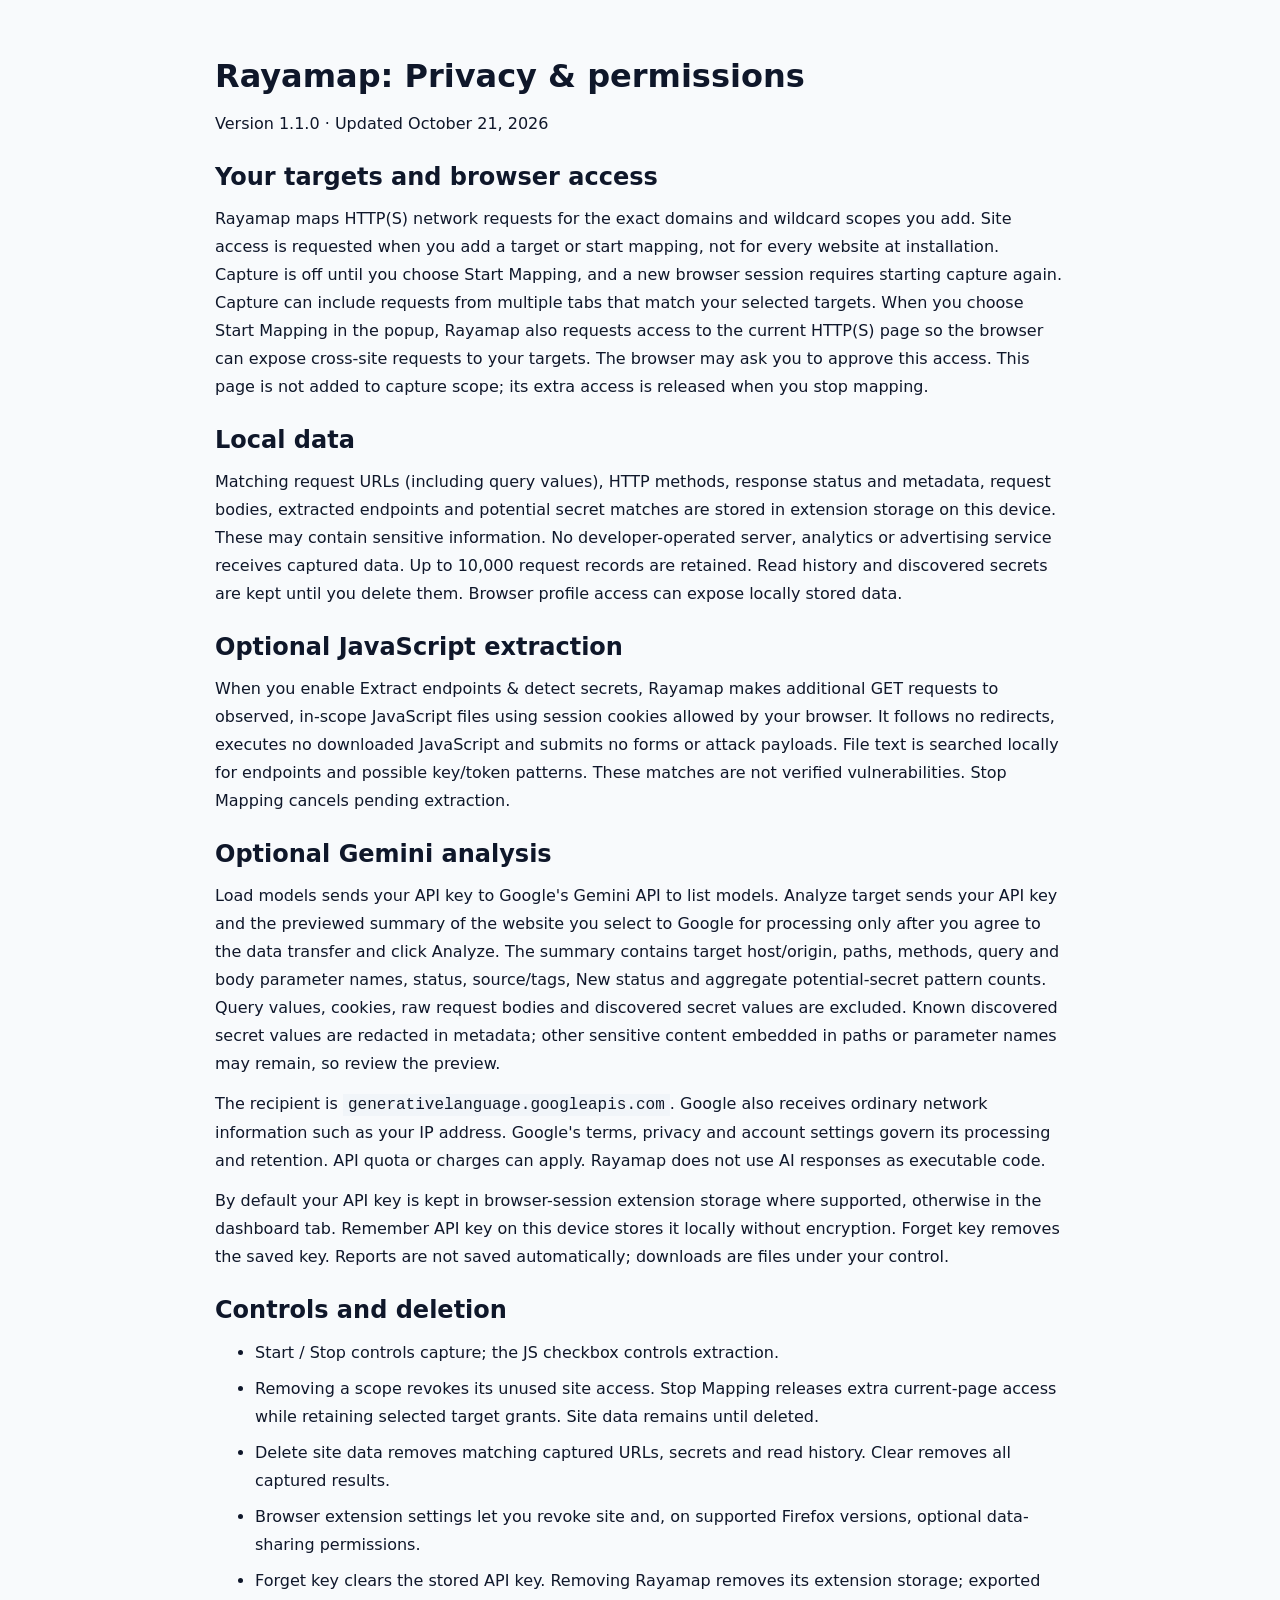
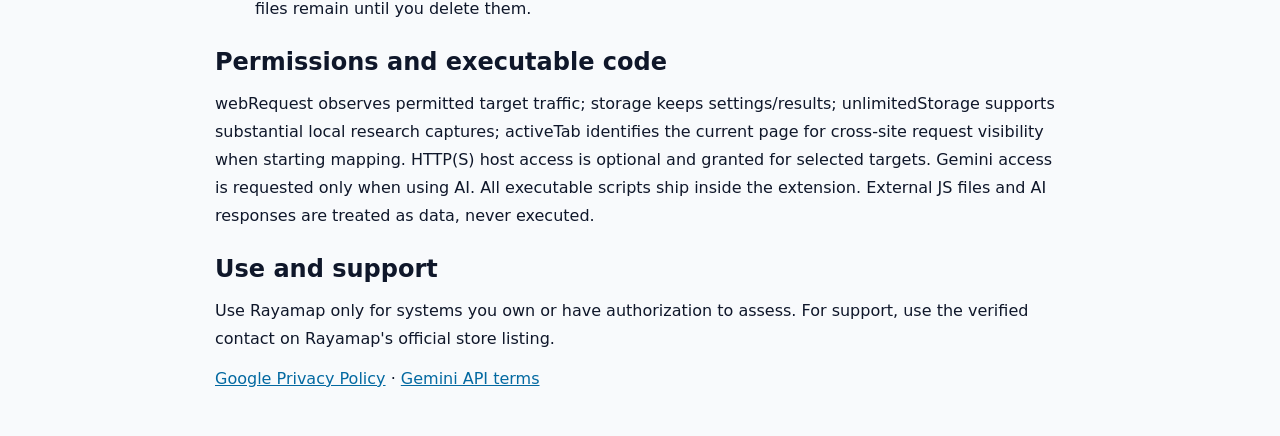
==== index.html @ 9465aa38 "Publish Rayamap privacy and permissions page" ====
<!doctype html>
<html lang="en"><head><meta charset="utf-8"><meta name="viewport" content="width=device-width,initial-scale=1"><title>Rayamap — Privacy & permissions</title><link rel="stylesheet" href="theme.css"><style>body{font:16px/1.75 system-ui,sans-serif;margin:0;padding:32px}main{max-width:850px;margin:auto}h1,h2{line-height:1.3;margin:24px 0 12px}p,ul{margin:12px 0}li{margin:8px 0}a{color:#0369a1}code{background:#f1f5f9;padding:2px 5px}</style></head><body><main>
<h1>Rayamap: Privacy & permissions</h1><p>Version 1.1.0 · Updated October 21, 2026</p>
<h2>Your targets and browser access</h2><p>Rayamap maps HTTP(S) network requests for the exact domains and wildcard scopes you add. Site access is requested when you add a target or start mapping, not for every website at installation. Capture is off until you choose Start Mapping, and a new browser session requires starting capture again. Capture can include requests from multiple tabs that match your selected targets. When you choose Start Mapping in the popup, Rayamap also requests access to the current HTTP(S) page so the browser can expose cross-site requests to your targets. The browser may ask you to approve this access. This page is not added to capture scope; its extra access is released when you stop mapping.</p>
<h2>Local data</h2><p>Matching request URLs (including query values), HTTP methods, response status and metadata, request bodies, extracted endpoints and potential secret matches are stored in extension storage on this device. These may contain sensitive information. No developer-operated server, analytics or advertising service receives captured data. Up to 10,000 request records are retained. Read history and discovered secrets are kept until you delete them. Browser profile access can expose locally stored data.</p>
<h2>Optional JavaScript extraction</h2><p>When you enable Extract endpoints &amp; detect secrets, Rayamap makes additional GET requests to observed, in-scope JavaScript files using session cookies allowed by your browser. It follows no redirects, executes no downloaded JavaScript and submits no forms or attack payloads. File text is searched locally for endpoints and possible key/token patterns. These matches are not verified vulnerabilities. Stop Mapping cancels pending extraction.</p>
<h2>Optional Gemini analysis</h2><p>Load models sends your API key to Google's Gemini API to list models. Analyze target sends your API key and the previewed summary of the website you select to Google for processing only after you agree to the data transfer and click Analyze. The summary contains target host/origin, paths, methods, query and body parameter names, status, source/tags, New status and aggregate potential-secret pattern counts. Query values, cookies, raw request bodies and discovered secret values are excluded. Known discovered secret values are redacted in metadata; other sensitive content embedded in paths or parameter names may remain, so review the preview.</p><p>The recipient is <code>generativelanguage.googleapis.com</code>. Google also receives ordinary network information such as your IP address. Google's terms, privacy and account settings govern its processing and retention. API quota or charges can apply. Rayamap does not use AI responses as executable code.</p><p>By default your API key is kept in browser-session extension storage where supported, otherwise in the dashboard tab. Remember API key on this device stores it locally without encryption. Forget key removes the saved key. Reports are not saved automatically; downloads are files under your control.</p>
<h2>Controls and deletion</h2><ul><li>Start / Stop controls capture; the JS checkbox controls extraction.</li><li>Removing a scope revokes its unused site access. Stop Mapping releases extra current-page access while retaining selected target grants. Site data remains until deleted.</li><li>Delete site data removes matching captured URLs, secrets and read history. Clear removes all captured results.</li><li>Browser extension settings let you revoke site and, on supported Firefox versions, optional data-sharing permissions.</li><li>Forget key clears the stored API key. Removing Rayamap removes its extension storage; exported files remain until you delete them.</li></ul>
<h2>Permissions and executable code</h2><p>webRequest observes permitted target traffic; storage keeps settings/results; unlimitedStorage supports substantial local research captures; activeTab identifies the current page for cross-site request visibility when starting mapping. HTTP(S) host access is optional and granted for selected targets. Gemini access is requested only when using AI. All executable scripts ship inside the extension. External JS files and AI responses are treated as data, never executed.</p>
<h2>Use and support</h2><p>Use Rayamap only for systems you own or have authorization to assess. For support, use the verified contact on Rayamap's official store listing.</p><p><a href="https://policies.google.com/privacy" target="_blank" rel="noopener noreferrer">Google Privacy Policy</a> · <a href="https://ai.google.dev/gemini-api/terms" target="_blank" rel="noopener noreferrer">Gemini API terms</a></p>
</main></body></html>
---- theme.css ----
:root {
  color-scheme: light;
  --surface-page: #f8fafc;
  --surface-panel: #ffffff;
  --surface-hover: #f1f5f9;
  --page-text: #0f172a;
  --on-action: #ffffff;
  --palette-f8fafc: #f8fafc;
  --palette-ffffff: #ffffff;
  --palette-f1f5f9: #f1f5f9;
  --palette-cbd5e1: #cbd5e1;
  --palette-e2e8f0: #e2e8f0;
  --palette-94a3b8: #94a3b8;
  --palette-0f172a: #0f172a;
  --palette-334155: #334155;
  --palette-64748b: #64748b;
  --palette-2563eb: #2563eb;
  --palette-1d4ed8: #1d4ed8;
  --palette-1e40af: #1e40af;
  --palette-0284c7: #0284c7;
  --palette-16a34a: #16a34a;
  --palette-15803d: #15803d;
  --palette-14532d: #14532d;
  --palette-dc2626: #dc2626;
  --palette-b91c1c: #b91c1c;
  --palette-7f1d1d: #7f1d1d;
  --palette-e0f2fe: #e0f2fe;
  --palette-7dd3fc: #7dd3fc;
  --palette-0369a1: #0369a1;
  --palette-475569: #475569;
  --palette-86efac: #86efac;
  --palette-f0fdf4: #f0fdf4;
  --palette-fca5a5: #fca5a5;
  --palette-fef2f2: #fef2f2;
  --palette-dcfce7: #dcfce7;
  --palette-dbeafe: #dbeafe;
  --palette-93c5fd: #93c5fd;
  --palette-fef3c7: #fef3c7;
  --palette-b45309: #b45309;
  --palette-fde68a: #fde68a;
  --palette-fee2e2: #fee2e2;
  --palette-ef4444: #ef4444;
  --palette-ecfdf5: #ecfdf5;
  --palette-a7f3d0: #a7f3d0;
  --palette-059669: #059669;
  --palette-fff1f2: #fff1f2;
  --palette-fecdd3: #fecdd3;
  --palette-fda4af: #fda4af;
  --palette-be123c: #be123c;
  --palette-f87171: #f87171;
  --palette-ffedd5: #ffedd5;
  --palette-fb923c: #fb923c;
  --palette-c2410c: #c2410c;
  --palette-fef9c3: #fef9c3;
  --palette-facc15: #facc15;
  --palette-854d0e: #854d0e;
  --palette-38bdf8: #0284c7;
  --palette-f59e0b: #f59e0b;
  --palette-fbbf24: #fbbf24;
  --palette-fef08a: #fef08a;
  --palette-ca8a04: #ca8a04;
  --palette-f85149: #f85149;
}
:root[data-theme="dark"] {
  color-scheme: dark;
  --surface-page: #0b1220;
  --surface-panel: #111c2e;
  --surface-hover: #1c2b40;
  --page-text: #e5edf7;
  --palette-f8fafc: #0b1220;
  --palette-ffffff: #111c2e;
  --palette-f1f5f9: #1c2b40;
  --palette-cbd5e1: #3b4e68;
  --palette-e2e8f0: #26364c;
  --palette-94a3b8: #94a3b8;
  --palette-0f172a: #e5edf7;
  --palette-334155: #cbd5e1;
  --palette-64748b: #a3b2c7;
  --palette-2563eb: #3b82f6;
  --palette-1d4ed8: #60a5fa;
  --palette-1e40af: #2563eb;
  --palette-0284c7: #38bdf8;
  --palette-16a34a: #22c55e;
  --palette-15803d: #86efac;
  --palette-14532d: #166534;
  --palette-dc2626: #f87171;
  --palette-b91c1c: #fca5a5;
  --palette-7f1d1d: #991b1b;
  --palette-e0f2fe: #102f46;
  --palette-7dd3fc: #246180;
  --palette-0369a1: #7dd3fc;
  --palette-475569: #b0bfd2;
  --palette-86efac: #286447;
  --palette-f0fdf4: #102e23;
  --palette-fca5a5: #82404b;
  --palette-fef2f2: #3b1c24;
  --palette-dcfce7: #123629;
  --palette-dbeafe: #162e50;
  --palette-93c5fd: #3b6693;
  --palette-fef3c7: #3c3018;
  --palette-b45309: #fcd34d;
  --palette-fde68a: #7b6228;
  --palette-fee2e2: #401e28;
  --palette-ef4444: #ef4444;
  --palette-ecfdf5: #12382d;
  --palette-a7f3d0: #2a6951;
  --palette-059669: #6ee7b7;
  --palette-fff1f2: #3a1e2b;
  --palette-fecdd3: #783647;
  --palette-fda4af: #924357;
  --palette-be123c: #fda4af;
  --palette-f87171: #f87171;
  --palette-ffedd5: #422b1c;
  --palette-fb923c: #fb923c;
  --palette-c2410c: #fdba74;
  --palette-fef9c3: #3b3218;
  --palette-facc15: #facc15;
  --palette-854d0e: #fde047;
  --palette-38bdf8: #38bdf8;
  --palette-f59e0b: #f59e0b;
  --palette-fbbf24: #fbbf24;
  --palette-fef08a: #514020;
  --palette-ca8a04: #facc15;
  --palette-f85149: #f85149;
}
/* Paint the document canvas as well as the application panes. */
html, body {
  background-color: var(--surface-page);
  color: var(--page-text);
}
.theme-toggle {
  color: var(--palette-334155);
  background: var(--surface-panel);
  border: 1px solid var(--palette-cbd5e1);
  border-radius: 6px;
  padding: 6px 10px;
  font: inherit;
  font-size: 12px;
  white-space: nowrap;
  cursor: pointer;
}
.theme-toggle:hover { background: var(--surface-hover); }
.theme-toggle:focus-visible { outline: 2px solid var(--palette-0284c7); outline-offset: 2px; }

:root[data-theme="dark"] {
  --green: #15803d;
  --green-hover: #166534;
  --red: #b91c1c;
  --red-hover: #991b1b;
  --primary-blue: #2563eb;
  --primary-blue-hover: #1d4ed8;
}
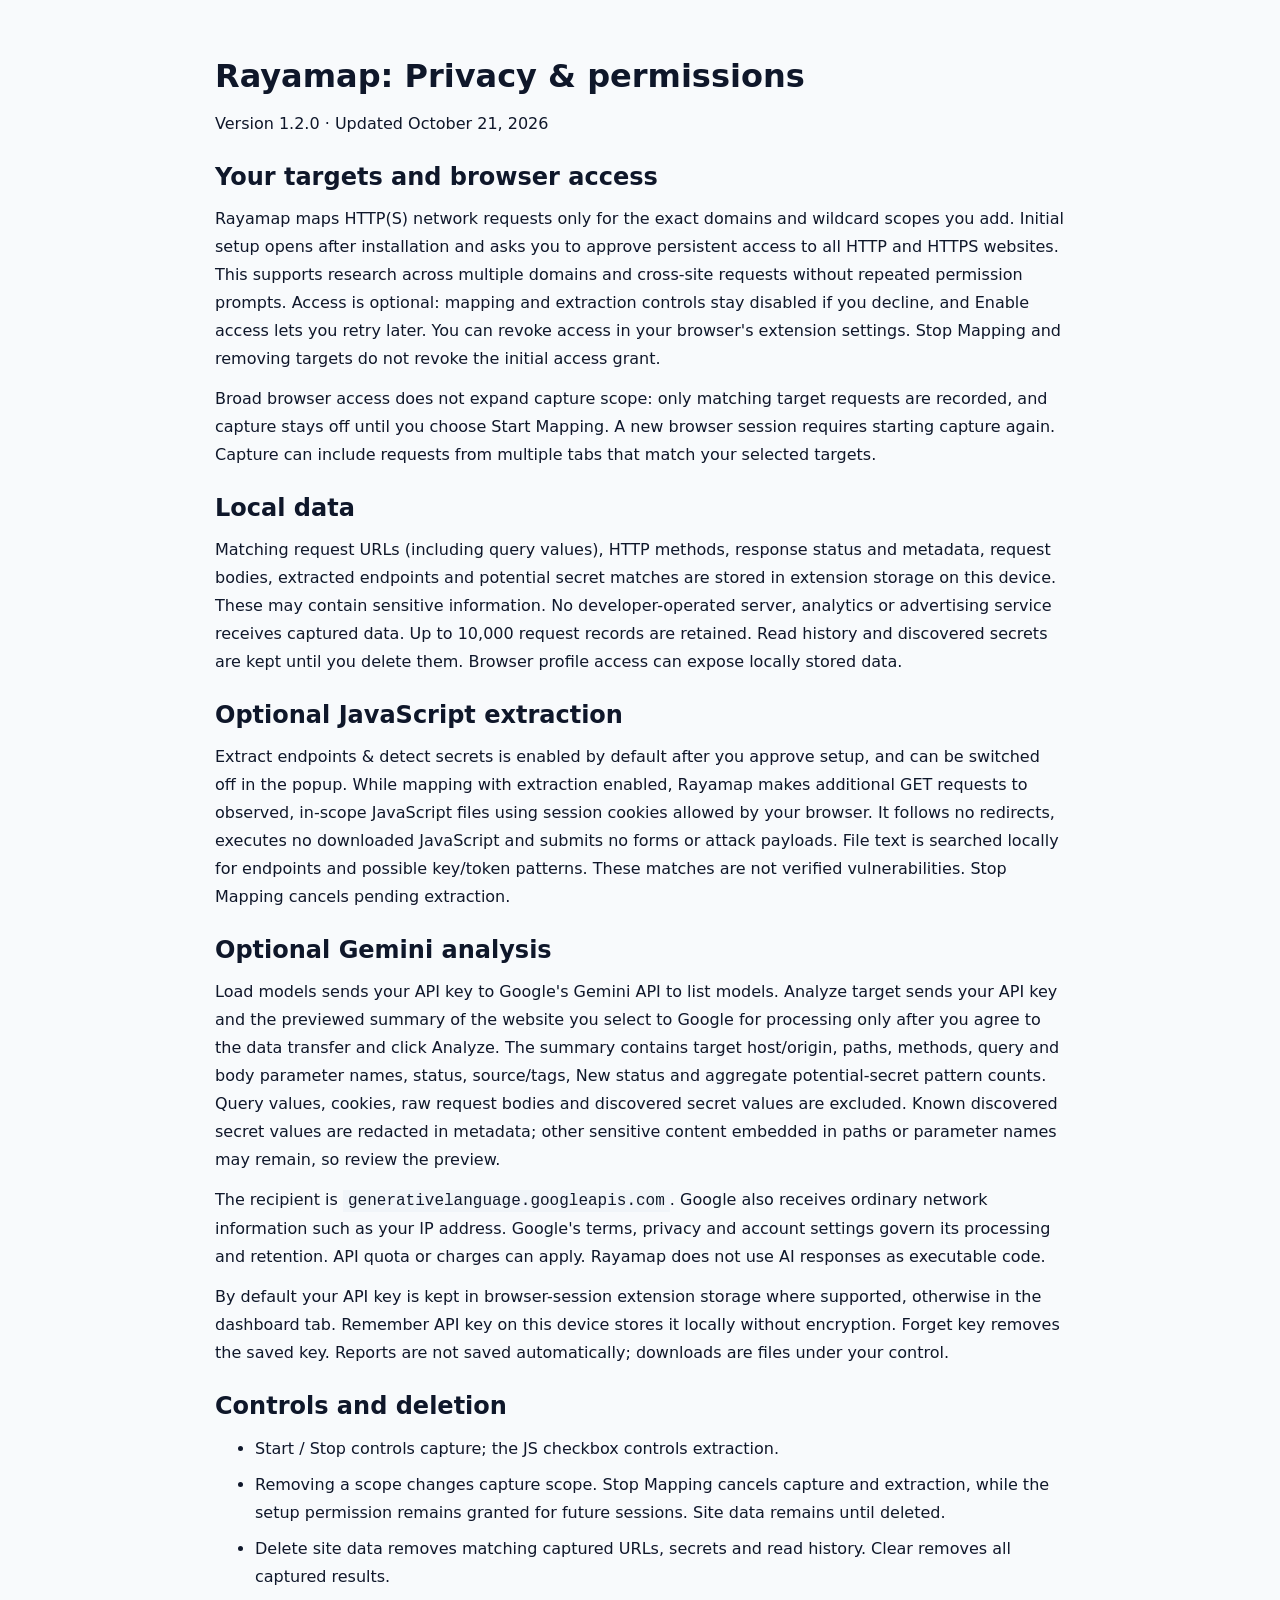
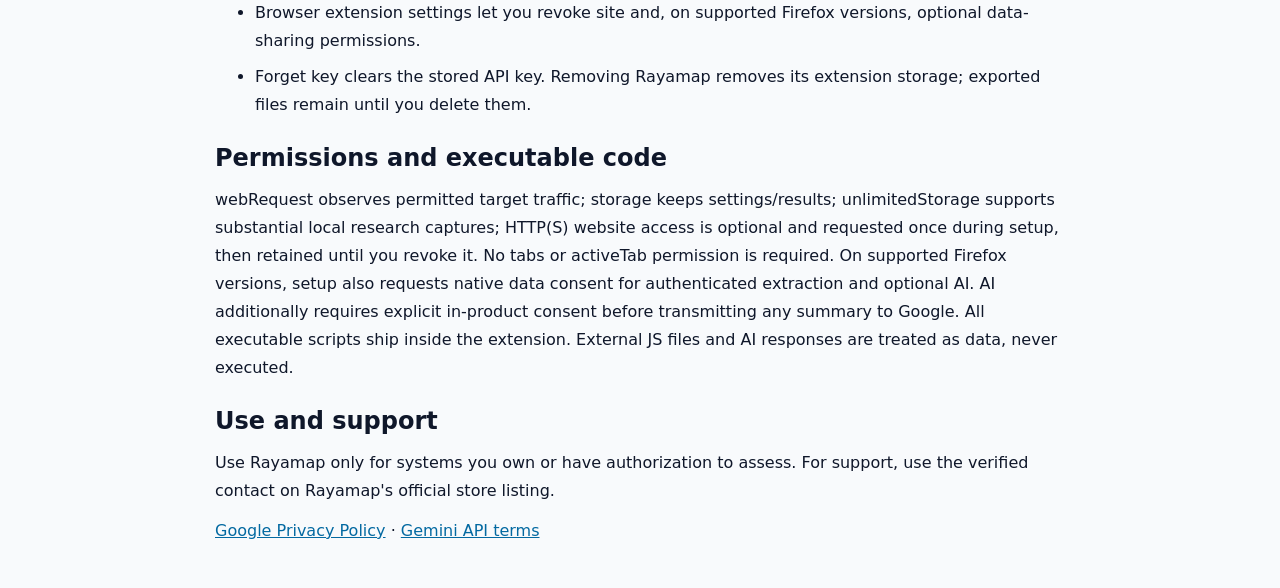
==== commit a2ab034c: "Explain one-time website access and default JS extraction" ====
--- a/index.html
+++ b/index.html
@@ -1,11 +1,11 @@
 <!doctype html>
 <html lang="en"><head><meta charset="utf-8"><meta name="viewport" content="width=device-width,initial-scale=1"><title>Rayamap — Privacy & permissions</title><link rel="stylesheet" href="theme.css"><style>body{font:16px/1.75 system-ui,sans-serif;margin:0;padding:32px}main{max-width:850px;margin:auto}h1,h2{line-height:1.3;margin:24px 0 12px}p,ul{margin:12px 0}li{margin:8px 0}a{color:#0369a1}code{background:#f1f5f9;padding:2px 5px}</style></head><body><main>
-<h1>Rayamap: Privacy & permissions</h1><p>Version 1.1.0 · Updated October 21, 2026</p>
-<h2>Your targets and browser access</h2><p>Rayamap maps HTTP(S) network requests for the exact domains and wildcard scopes you add. Site access is requested when you add a target or start mapping, not for every website at installation. Capture is off until you choose Start Mapping, and a new browser session requires starting capture again. Capture can include requests from multiple tabs that match your selected targets. When you choose Start Mapping in the popup, Rayamap also requests access to the current HTTP(S) page so the browser can expose cross-site requests to your targets. The browser may ask you to approve this access. This page is not added to capture scope; its extra access is released when you stop mapping.</p>
+<h1>Rayamap: Privacy & permissions</h1><p>Version 1.2.0 · Updated October 21, 2026</p>
+<h2>Your targets and browser access</h2><p>Rayamap maps HTTP(S) network requests only for the exact domains and wildcard scopes you add. Initial setup opens after installation and asks you to approve persistent access to all HTTP and HTTPS websites. This supports research across multiple domains and cross-site requests without repeated permission prompts. Access is optional: mapping and extraction controls stay disabled if you decline, and Enable access lets you retry later. You can revoke access in your browser's extension settings. Stop Mapping and removing targets do not revoke the initial access grant.</p><p>Broad browser access does not expand capture scope: only matching target requests are recorded, and capture stays off until you choose Start Mapping. A new browser session requires starting capture again. Capture can include requests from multiple tabs that match your selected targets.</p>
 <h2>Local data</h2><p>Matching request URLs (including query values), HTTP methods, response status and metadata, request bodies, extracted endpoints and potential secret matches are stored in extension storage on this device. These may contain sensitive information. No developer-operated server, analytics or advertising service receives captured data. Up to 10,000 request records are retained. Read history and discovered secrets are kept until you delete them. Browser profile access can expose locally stored data.</p>
-<h2>Optional JavaScript extraction</h2><p>When you enable Extract endpoints &amp; detect secrets, Rayamap makes additional GET requests to observed, in-scope JavaScript files using session cookies allowed by your browser. It follows no redirects, executes no downloaded JavaScript and submits no forms or attack payloads. File text is searched locally for endpoints and possible key/token patterns. These matches are not verified vulnerabilities. Stop Mapping cancels pending extraction.</p>
+<h2>Optional JavaScript extraction</h2><p>Extract endpoints &amp; detect secrets is enabled by default after you approve setup, and can be switched off in the popup. While mapping with extraction enabled, Rayamap makes additional GET requests to observed, in-scope JavaScript files using session cookies allowed by your browser. It follows no redirects, executes no downloaded JavaScript and submits no forms or attack payloads. File text is searched locally for endpoints and possible key/token patterns. These matches are not verified vulnerabilities. Stop Mapping cancels pending extraction.</p>
 <h2>Optional Gemini analysis</h2><p>Load models sends your API key to Google's Gemini API to list models. Analyze target sends your API key and the previewed summary of the website you select to Google for processing only after you agree to the data transfer and click Analyze. The summary contains target host/origin, paths, methods, query and body parameter names, status, source/tags, New status and aggregate potential-secret pattern counts. Query values, cookies, raw request bodies and discovered secret values are excluded. Known discovered secret values are redacted in metadata; other sensitive content embedded in paths or parameter names may remain, so review the preview.</p><p>The recipient is <code>generativelanguage.googleapis.com</code>. Google also receives ordinary network information such as your IP address. Google's terms, privacy and account settings govern its processing and retention. API quota or charges can apply. Rayamap does not use AI responses as executable code.</p><p>By default your API key is kept in browser-session extension storage where supported, otherwise in the dashboard tab. Remember API key on this device stores it locally without encryption. Forget key removes the saved key. Reports are not saved automatically; downloads are files under your control.</p>
-<h2>Controls and deletion</h2><ul><li>Start / Stop controls capture; the JS checkbox controls extraction.</li><li>Removing a scope revokes its unused site access. Stop Mapping releases extra current-page access while retaining selected target grants. Site data remains until deleted.</li><li>Delete site data removes matching captured URLs, secrets and read history. Clear removes all captured results.</li><li>Browser extension settings let you revoke site and, on supported Firefox versions, optional data-sharing permissions.</li><li>Forget key clears the stored API key. Removing Rayamap removes its extension storage; exported files remain until you delete them.</li></ul>
-<h2>Permissions and executable code</h2><p>webRequest observes permitted target traffic; storage keeps settings/results; unlimitedStorage supports substantial local research captures; activeTab identifies the current page for cross-site request visibility when starting mapping. HTTP(S) host access is optional and granted for selected targets. Gemini access is requested only when using AI. All executable scripts ship inside the extension. External JS files and AI responses are treated as data, never executed.</p>
+<h2>Controls and deletion</h2><ul><li>Start / Stop controls capture; the JS checkbox controls extraction.</li><li>Removing a scope changes capture scope. Stop Mapping cancels capture and extraction, while the setup permission remains granted for future sessions. Site data remains until deleted.</li><li>Delete site data removes matching captured URLs, secrets and read history. Clear removes all captured results.</li><li>Browser extension settings let you revoke site and, on supported Firefox versions, optional data-sharing permissions.</li><li>Forget key clears the stored API key. Removing Rayamap removes its extension storage; exported files remain until you delete them.</li></ul>
+<h2>Permissions and executable code</h2><p>webRequest observes permitted target traffic; storage keeps settings/results; unlimitedStorage supports substantial local research captures; HTTP(S) website access is optional and requested once during setup, then retained until you revoke it. No tabs or activeTab permission is required. On supported Firefox versions, setup also requests native data consent for authenticated extraction and optional AI. AI additionally requires explicit in-product consent before transmitting any summary to Google. All executable scripts ship inside the extension. External JS files and AI responses are treated as data, never executed.</p>
 <h2>Use and support</h2><p>Use Rayamap only for systems you own or have authorization to assess. For support, use the verified contact on Rayamap's official store listing.</p><p><a href="https://policies.google.com/privacy" target="_blank" rel="noopener noreferrer">Google Privacy Policy</a> · <a href="https://ai.google.dev/gemini-api/terms" target="_blank" rel="noopener noreferrer">Gemini API terms</a></p>
 </main></body></html>
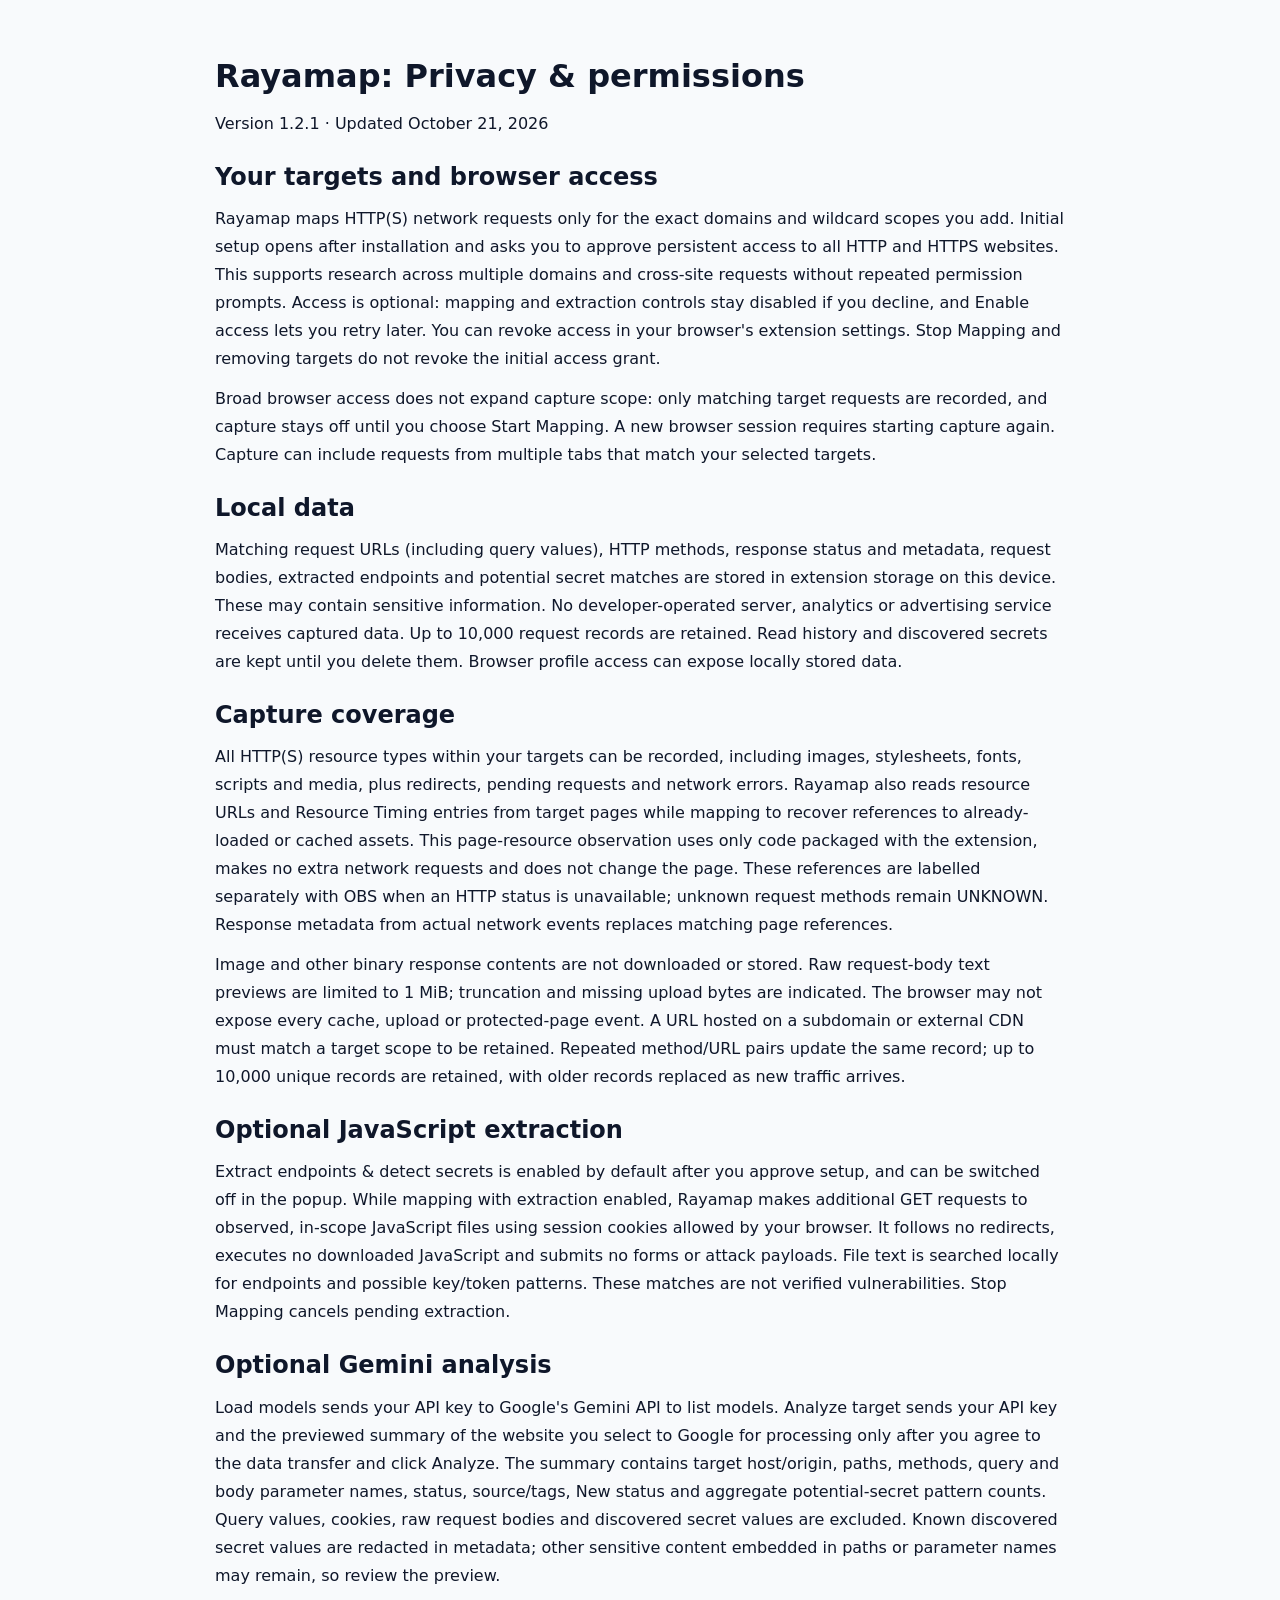
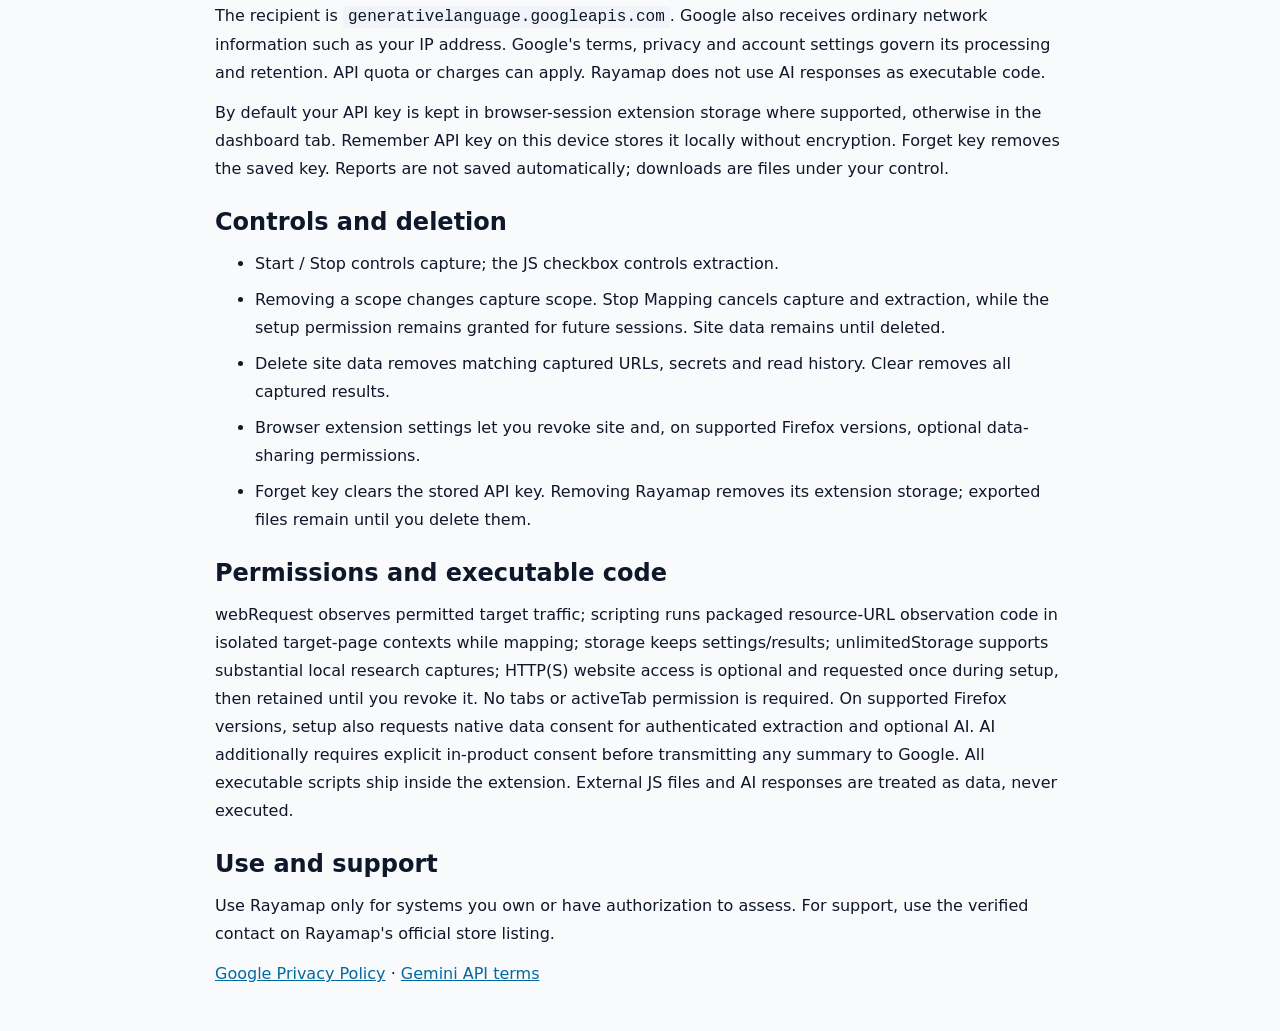
==== commit 7d620163: "Document resource URL recovery and capture coverage" ====
--- a/index.html
+++ b/index.html
@@ -1,11 +1,12 @@
 <!doctype html>
 <html lang="en"><head><meta charset="utf-8"><meta name="viewport" content="width=device-width,initial-scale=1"><title>Rayamap — Privacy & permissions</title><link rel="stylesheet" href="theme.css"><style>body{font:16px/1.75 system-ui,sans-serif;margin:0;padding:32px}main{max-width:850px;margin:auto}h1,h2{line-height:1.3;margin:24px 0 12px}p,ul{margin:12px 0}li{margin:8px 0}a{color:#0369a1}code{background:#f1f5f9;padding:2px 5px}</style></head><body><main>
-<h1>Rayamap: Privacy & permissions</h1><p>Version 1.2.0 · Updated October 21, 2026</p>
+<h1>Rayamap: Privacy & permissions</h1><p>Version 1.2.1 · Updated October 21, 2026</p>
 <h2>Your targets and browser access</h2><p>Rayamap maps HTTP(S) network requests only for the exact domains and wildcard scopes you add. Initial setup opens after installation and asks you to approve persistent access to all HTTP and HTTPS websites. This supports research across multiple domains and cross-site requests without repeated permission prompts. Access is optional: mapping and extraction controls stay disabled if you decline, and Enable access lets you retry later. You can revoke access in your browser's extension settings. Stop Mapping and removing targets do not revoke the initial access grant.</p><p>Broad browser access does not expand capture scope: only matching target requests are recorded, and capture stays off until you choose Start Mapping. A new browser session requires starting capture again. Capture can include requests from multiple tabs that match your selected targets.</p>
 <h2>Local data</h2><p>Matching request URLs (including query values), HTTP methods, response status and metadata, request bodies, extracted endpoints and potential secret matches are stored in extension storage on this device. These may contain sensitive information. No developer-operated server, analytics or advertising service receives captured data. Up to 10,000 request records are retained. Read history and discovered secrets are kept until you delete them. Browser profile access can expose locally stored data.</p>
+<h2>Capture coverage</h2><p>All HTTP(S) resource types within your targets can be recorded, including images, stylesheets, fonts, scripts and media, plus redirects, pending requests and network errors. Rayamap also reads resource URLs and Resource Timing entries from target pages while mapping to recover references to already-loaded or cached assets. This page-resource observation uses only code packaged with the extension, makes no extra network requests and does not change the page. These references are labelled separately with OBS when an HTTP status is unavailable; unknown request methods remain UNKNOWN. Response metadata from actual network events replaces matching page references.</p><p>Image and other binary response contents are not downloaded or stored. Raw request-body text previews are limited to 1 MiB; truncation and missing upload bytes are indicated. The browser may not expose every cache, upload or protected-page event. A URL hosted on a subdomain or external CDN must match a target scope to be retained. Repeated method/URL pairs update the same record; up to 10,000 unique records are retained, with older records replaced as new traffic arrives.</p>
 <h2>Optional JavaScript extraction</h2><p>Extract endpoints &amp; detect secrets is enabled by default after you approve setup, and can be switched off in the popup. While mapping with extraction enabled, Rayamap makes additional GET requests to observed, in-scope JavaScript files using session cookies allowed by your browser. It follows no redirects, executes no downloaded JavaScript and submits no forms or attack payloads. File text is searched locally for endpoints and possible key/token patterns. These matches are not verified vulnerabilities. Stop Mapping cancels pending extraction.</p>
 <h2>Optional Gemini analysis</h2><p>Load models sends your API key to Google's Gemini API to list models. Analyze target sends your API key and the previewed summary of the website you select to Google for processing only after you agree to the data transfer and click Analyze. The summary contains target host/origin, paths, methods, query and body parameter names, status, source/tags, New status and aggregate potential-secret pattern counts. Query values, cookies, raw request bodies and discovered secret values are excluded. Known discovered secret values are redacted in metadata; other sensitive content embedded in paths or parameter names may remain, so review the preview.</p><p>The recipient is <code>generativelanguage.googleapis.com</code>. Google also receives ordinary network information such as your IP address. Google's terms, privacy and account settings govern its processing and retention. API quota or charges can apply. Rayamap does not use AI responses as executable code.</p><p>By default your API key is kept in browser-session extension storage where supported, otherwise in the dashboard tab. Remember API key on this device stores it locally without encryption. Forget key removes the saved key. Reports are not saved automatically; downloads are files under your control.</p>
 <h2>Controls and deletion</h2><ul><li>Start / Stop controls capture; the JS checkbox controls extraction.</li><li>Removing a scope changes capture scope. Stop Mapping cancels capture and extraction, while the setup permission remains granted for future sessions. Site data remains until deleted.</li><li>Delete site data removes matching captured URLs, secrets and read history. Clear removes all captured results.</li><li>Browser extension settings let you revoke site and, on supported Firefox versions, optional data-sharing permissions.</li><li>Forget key clears the stored API key. Removing Rayamap removes its extension storage; exported files remain until you delete them.</li></ul>
-<h2>Permissions and executable code</h2><p>webRequest observes permitted target traffic; storage keeps settings/results; unlimitedStorage supports substantial local research captures; HTTP(S) website access is optional and requested once during setup, then retained until you revoke it. No tabs or activeTab permission is required. On supported Firefox versions, setup also requests native data consent for authenticated extraction and optional AI. AI additionally requires explicit in-product consent before transmitting any summary to Google. All executable scripts ship inside the extension. External JS files and AI responses are treated as data, never executed.</p>
+<h2>Permissions and executable code</h2><p>webRequest observes permitted target traffic; scripting runs packaged resource-URL observation code in isolated target-page contexts while mapping; storage keeps settings/results; unlimitedStorage supports substantial local research captures; HTTP(S) website access is optional and requested once during setup, then retained until you revoke it. No tabs or activeTab permission is required. On supported Firefox versions, setup also requests native data consent for authenticated extraction and optional AI. AI additionally requires explicit in-product consent before transmitting any summary to Google. All executable scripts ship inside the extension. External JS files and AI responses are treated as data, never executed.</p>
 <h2>Use and support</h2><p>Use Rayamap only for systems you own or have authorization to assess. For support, use the verified contact on Rayamap's official store listing.</p><p><a href="https://policies.google.com/privacy" target="_blank" rel="noopener noreferrer">Google Privacy Policy</a> · <a href="https://ai.google.dev/gemini-api/terms" target="_blank" rel="noopener noreferrer">Gemini API terms</a></p>
 </main></body></html>
